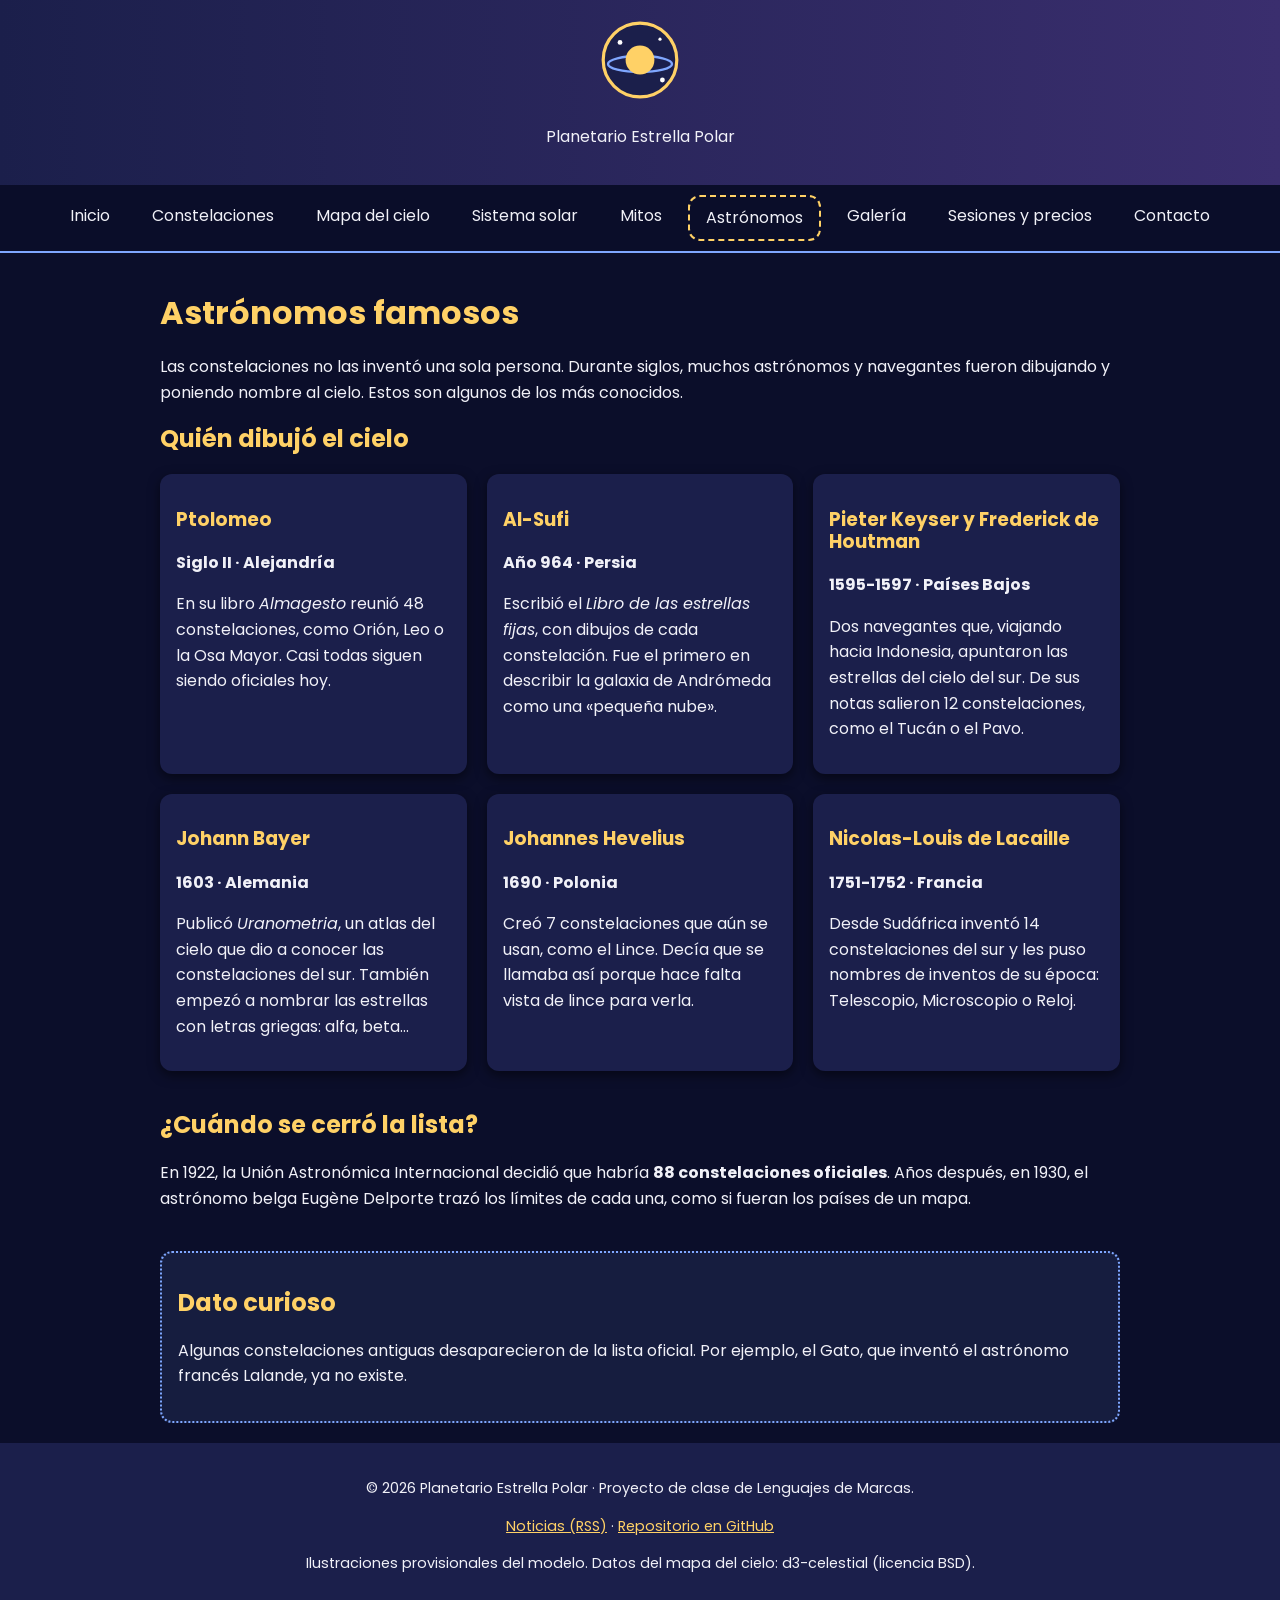
==== astronomos.html @ 6671a3ae "Filtro de constelaciones por estación" ====
<!DOCTYPE html>
<html lang="es">
<head>
  <meta charset="UTF-8">
  <meta name="viewport" content="width=device-width, initial-scale=1.0">
  <meta name="description" content="Astrónomos y navegantes famosos que dibujaron y pusieron nombre a las constelaciones.">
  <title>Astrónomos · Planetario Estrella Polar</title>
  <link rel="icon" href="img/favicon.svg" type="image/svg+xml">
  <link rel="alternate" type="application/rss+xml" title="Noticias del planetario" href="noticias.xml">
  <link href="https://fonts.googleapis.com/css2?family=Poppins:wght@400;700&amp;display=swap" rel="stylesheet">
  <link rel="stylesheet" href="css/estilos.css">
  <script src="js/script.js" defer></script>
</head>
<body>
  <header>
    <img class="logo" src="img/logo.svg" alt="Logotipo del planetario: un planeta amarillo con un anillo azul" width="80" height="80">
    <p>Planetario Estrella Polar</p>
  </header>

  <nav>
    <ul>
      <li><a href="index.html">Inicio</a></li>
      <li><a href="constelaciones.html">Constelaciones</a></li>
      <li><a href="mapa.html">Mapa del cielo</a></li>
      <li><a href="sistema-solar.html">Sistema solar</a></li>
      <li><a href="mitos.html">Mitos</a></li>
      <li><a href="astronomos.html" class="activo">Astrónomos</a></li>
      <li><a href="galeria.html">Galería</a></li>
      <li><a href="sesiones.html">Sesiones y precios</a></li>
      <li><a href="contacto.html">Contacto</a></li>
    </ul>
  </nav>

  <main>
    <h1>Astrónomos famosos</h1>
    <p>Las constelaciones no las inventó una sola persona. Durante siglos, muchos astrónomos y navegantes fueron dibujando y poniendo nombre al cielo. Estos son algunos de los más conocidos.</p>

    <section>
      <h2>Quién dibujó el cielo</h2>
      <div class="tarjetas">
        <article class="tarjeta">
          <h3>Ptolomeo</h3>
          <p><strong>Siglo II · Alejandría</strong></p>
          <p>En su libro <em>Almagesto</em> reunió 48 constelaciones, como Orión, Leo o la Osa Mayor. Casi todas siguen siendo oficiales hoy.</p>
        </article>
        <article class="tarjeta">
          <h3>Al-Sufi</h3>
          <p><strong>Año 964 · Persia</strong></p>
          <p>Escribió el <em>Libro de las estrellas fijas</em>, con dibujos de cada constelación. Fue el primero en describir la galaxia de Andrómeda como una «pequeña nube».</p>
        </article>
        <article class="tarjeta">
          <h3>Pieter Keyser y Frederick de Houtman</h3>
          <p><strong>1595-1597 · Países Bajos</strong></p>
          <p>Dos navegantes que, viajando hacia Indonesia, apuntaron las estrellas del cielo del sur. De sus notas salieron 12 constelaciones, como el Tucán o el Pavo.</p>
        </article>
        <article class="tarjeta">
          <h3>Johann Bayer</h3>
          <p><strong>1603 · Alemania</strong></p>
          <p>Publicó <em>Uranometria</em>, un atlas del cielo que dio a conocer las constelaciones del sur. También empezó a nombrar las estrellas con letras griegas: alfa, beta…</p>
        </article>
        <article class="tarjeta">
          <h3>Johannes Hevelius</h3>
          <p><strong>1690 · Polonia</strong></p>
          <p>Creó 7 constelaciones que aún se usan, como el Lince. Decía que se llamaba así porque hace falta vista de lince para verla.</p>
        </article>
        <article class="tarjeta">
          <h3>Nicolas-Louis de Lacaille</h3>
          <p><strong>1751-1752 · Francia</strong></p>
          <p>Desde Sudáfrica inventó 14 constelaciones del sur y les puso nombres de inventos de su época: Telescopio, Microscopio o Reloj.</p>
        </article>
      </div>
    </section>

    <section>
      <h2>¿Cuándo se cerró la lista?</h2>
      <p>En 1922, la Unión Astronómica Internacional decidió que habría <strong>88 constelaciones oficiales</strong>. Años después, en 1930, el astrónomo belga Eugène Delporte trazó los límites de cada una, como si fueran los países de un mapa.</p>
    </section>

    <aside class="dato-curioso">
      <h2>Dato curioso</h2>
      <p>Algunas constelaciones antiguas desaparecieron de la lista oficial. Por ejemplo, el Gato, que inventó el astrónomo francés Lalande, ya no existe.</p>
    </aside>
  </main>

  <footer>
    <p>&copy; 2026 Planetario Estrella Polar · Proyecto de clase de Lenguajes de Marcas.</p>
    <p>
      <a href="noticias.xml">Noticias (RSS)</a> ·
      <a href="https://github.com/kiravsl2018/planetario-modelo" target="_blank" rel="noopener">Repositorio en GitHub</a>
    </p>
    <p>Ilustraciones provisionales del modelo. Datos del mapa del cielo: d3-celestial (licencia BSD).</p>
  </footer>
</body>
</html>
---- css/estilos.css ----
/* =========================================
   Hoja de estilos del Planetario Estrella Polar
   ========================================= */

/* 1. Variables: los colores y medidas que se repiten */
:root {
  --color-fondo: #0b0e2a;
  --color-fondo-claro: #1b1f4b;
  --color-texto: #f1f1f8;
  --color-principal: #ffd166;
  --color-secundario: #7fa7ff;
  --radio: 12px;
}

/* 2. Modelo de caja: el ancho incluye padding y borde */
* {
  box-sizing: border-box;
}

/* 3. Estilos generales */
body {
  margin: 0;
  font-family: 'Poppins', system-ui, Arial, sans-serif;
  background-color: var(--color-fondo);
  color: var(--color-texto);
  line-height: 1.6;
}

img {
  max-width: 100%;
  height: auto;
}

a {
  color: var(--color-principal);
}

h1,
h2,
h3 {
  color: var(--color-principal);
  line-height: 1.2;
}

/* 4. Cabecera */
header {
  background: linear-gradient(to right, #1b1f4b, #3a2e6e);
  padding: 20px;
  text-align: center;
}

.logo {
  width: 80px;
  animation: flotar 4s ease-in-out infinite;
}

/* 5. Barra de navegación: Flexbox + sticky */
nav {
  position: sticky;
  top: 0;
  z-index: 10;
  background-color: rgba(11, 14, 42, 0.9);
  border-bottom: 2px solid var(--color-secundario);
}

nav ul {
  display: flex;
  justify-content: center;
  flex-wrap: wrap;
  gap: 10px;
  list-style: none;
  margin: 0;
  padding: 10px;
}

nav a {
  display: block;
  padding: 8px 16px;
  color: var(--color-texto);
  text-decoration: none;
  border-radius: var(--radio);
  transition: background-color 0.3s, color 0.3s;
}

nav a:hover {
  background-color: var(--color-principal);
  color: var(--color-fondo);
}

/* Página en la que estás */
nav a.activo {
  border: 2px dashed var(--color-principal);
}

/* Foco visible al navegar con el teclado (Tab) */
a:focus,
input:focus,
select:focus,
textarea:focus,
button:focus {
  outline: 3px solid var(--color-secundario);
}

/* 6. Contenido principal */
main {
  max-width: 1000px;
  margin: 0 auto;
  padding: 20px;
}

section {
  margin-bottom: 40px;
}

/* Portada: el fondo de estrellas se queda quieto al hacer scroll */
.inicio {
  background-image: url("../img/cielo.webp");
  background-size: cover;
  background-attachment: fixed;
}

/* La cúpula del planetario: solo se redondean las esquinas de arriba */
.cupula {
  background-image: url("../img/cielo.webp");
  background-size: cover;
  padding: 80px 20px 40px;
  border-radius: 300px 300px 0 0;
  border-bottom: 8px solid var(--color-secundario);
  box-shadow: 0 0 40px rgba(127, 167, 255, 0.4);
  text-align: center;
}

/* Programa de hoy con aspecto de entrada de cine */
.entrada {
  background-color: rgba(27, 31, 75, 0.8);
  border: 2px dashed var(--color-principal);
  border-radius: var(--radio);
  padding: 16px 24px;
}

.estrella {
  animation: brillar 2s ease-in-out infinite;
}

/* Misma animación, pero cada estrella a su ritmo */
.lenta {
  animation-duration: 3.5s;
}

.rapida {
  animation-duration: 1.2s;
}

/* El título de la cúpula brilla un poco */
.cupula h1 {
  text-shadow: 0 0 12px rgba(255, 209, 102, 0.7);
}

.boton {
  display: inline-block;
  padding: 10px 24px;
  background-color: var(--color-principal);
  color: var(--color-fondo);
  text-decoration: none;
  font-weight: bold;
  border-radius: var(--radio);
  transition: background-color 0.3s, color 0.3s;
}

/* Al pasar el ratón, el botón cambia de color poco a poco */
.boton:hover,
button:hover {
  background-color: var(--color-secundario);
  color: var(--color-texto);
}

/* 7. Tarjetas de constelaciones: Grid */
.tarjetas {
  display: grid;
  grid-template-columns: repeat(3, 1fr);
  gap: 20px;
}

.tarjeta {
  position: relative;
  background-color: var(--color-fondo-claro);
  padding: 16px;
  border-radius: var(--radio);
  box-shadow: 0 4px 12px rgba(0, 0, 0, 0.5);
  transition: transform 0.3s, box-shadow 0.3s;
}

.tarjeta:hover {
  transform: translateY(-6px);
  box-shadow: 0 8px 20px rgba(127, 167, 255, 0.4);
}

.tarjeta img {
  border-radius: var(--radio);
  transition: transform 0.3s;
}

/* La imagen crece un poco al pasar el ratón por la tarjeta */
.tarjeta:hover img {
  transform: scale(1.05);
}

/* Mitos: imagen a la izquierda y texto a la derecha (Flexbox) */
.mito {
  display: flex;
  align-items: center;
  gap: 20px;
  margin-bottom: 24px;
  padding: 16px;
  background-color: var(--color-fondo-claro);
  border-radius: var(--radio);
}

.mito img {
  width: 40%;
  border-radius: var(--radio);
}

/* Galería de imágenes (Grid) */
.galeria {
  display: grid;
  grid-template-columns: repeat(3, 1fr);
  gap: 16px;
}

figure {
  margin: 0;
  background-color: var(--color-fondo-claro);
  padding: 10px;
  border-radius: var(--radio);
  box-shadow: 0 4px 12px rgba(0, 0, 0, 0.5);
}

figure img {
  border-radius: var(--radio);
}

figcaption {
  text-align: center;
  font-size: 0.9rem;
  margin-top: 6px;
}

/* Etiqueta "Nuevo" encima de la tarjeta */
.etiqueta {
  position: absolute;
  top: 10px;
  right: 10px;
  background-color: var(--color-principal);
  color: var(--color-fondo);
  padding: 2px 10px;
  border-radius: var(--radio);
  font-size: 0.8rem;
  font-weight: bold;
}

/* Caja de dato curioso */
.dato-curioso {
  border: 2px dotted var(--color-secundario);
  border-radius: var(--radio);
  padding: 16px;
  background-color: rgba(127, 167, 255, 0.1);
}

/* Vídeo e iframe */
video,
iframe {
  width: 100%;
  border-radius: var(--radio);
}

iframe {
  height: 400px;
  border: 0;
}

/* Mapa del cielo */
.mapa {
  text-align: center;
}

.mapa img {
  border-radius: 50%;
  box-shadow: 0 0 30px rgba(127, 167, 255, 0.4);
}

/* Leyenda del mapa: cada estación lleva un borde izquierdo de su color */
.leyenda {
  display: flex;
  flex-wrap: wrap;
  gap: 10px;
  list-style: none;
  padding: 0;
}

.leyenda li {
  padding: 6px 12px;
  border-radius: 6px;
  background-color: var(--color-fondo-claro);
}

.todo-el-ano { border-left: 8px solid #ffffff; }
.invierno { border-left: 8px solid #7fa7ff; }
.primavera { border-left: 8px solid #7ee08a; }
.verano { border-left: 8px solid #ff9f6b; }
.otono { border-left: 8px solid #ffd166; }

/* JavaScript: botones de filtro de constelaciones */
.filtros {
  display: flex;
  flex-wrap: wrap;
  gap: 8px;
  margin-bottom: 20px;
}

/* El JS pone esta clase a las tarjetas que no coinciden con el filtro */
.oculta {
  display: none;
}

/* JavaScript: "Apagar las luces". El JS pone la clase apagada en el body */
header,
nav,
main section,
aside,
footer {
  transition: opacity 0.6s;
}

.apagada header,
.apagada nav,
.apagada main section,
.apagada aside,
.apagada footer {
  opacity: 0.15;
}

/* La cúpula sigue encendida y brilla más */
.apagada .cupula {
  opacity: 1;
  box-shadow: 0 0 80px rgba(255, 209, 102, 0.5);
}

#boton-dato {
  margin-top: 10px;
}

/* 8. Tabla de horarios */
table {
  width: 100%;
  border-collapse: collapse;
}

caption {
  font-weight: bold;
  margin-bottom: 10px;
}

th,
td {
  border: 1px solid var(--color-secundario);
  padding: 10px;
  text-align: left;
}

/* La fila se ilumina al pasar el ratón */
tbody tr:hover {
  background-color: rgba(127, 167, 255, 0.2);
}

th {
  background-color: var(--color-fondo-claro);
  color: var(--color-principal);
}

/* 9. Formulario */
form {
  background-color: var(--color-fondo-claro);
  padding: 20px;
  border-radius: var(--radio);
}

fieldset {
  border: 1px solid var(--color-secundario);
  border-radius: var(--radio);
  margin-bottom: 16px;
}

label {
  display: block;
  margin-top: 10px;
}

/* Los radio y el checkbox van en la misma línea que su texto */
.opcion {
  display: inline;
  margin-right: 16px;
}

/* La clase "campo" está en las cajas de texto, el select y el textarea */
.campo {
  width: 100%;
  padding: 8px;
  font-family: inherit;
  border-radius: 6px;
  border: 1px solid #999999;
}

button {
  padding: 10px 24px;
  background-color: var(--color-principal);
  color: var(--color-fondo);
  font-family: inherit;
  font-weight: bold;
  border: none;
  border-radius: var(--radio);
  cursor: pointer;
  transition: background-color 0.3s, color 0.3s;
}

/* 10. Pie de página */
footer {
  background-color: var(--color-fondo-claro);
  text-align: center;
  padding: 20px;
  font-size: 0.9rem;
}

/* 11. Animaciones */
@keyframes brillar {
  0% { opacity: 1; }
  50% { opacity: 0.3; }
  100% { opacity: 1; }
}

@keyframes flotar {
  0% { transform: translateY(0); }
  50% { transform: translateY(-8px); }
  100% { transform: translateY(0); }
}

/* 12. Responsive: tablet */
@media (max-width: 800px) {
  .tarjetas,
  .galeria {
    grid-template-columns: repeat(2, 1fr);
  }
}

/* Responsive: móvil */
@media (max-width: 500px) {
  .tarjetas,
  .galeria {
    grid-template-columns: 1fr;
  }

  /* Menú: los enlaces siguen en fila pero más pequeños */
  nav ul {
    gap: 4px;
    padding: 6px;
  }

  nav a {
    padding: 4px 8px;
    font-size: 0.85rem;
  }

  /* Logo y títulos más pequeños */
  .logo {
    width: 56px;
  }

  h1 {
    font-size: 1.6rem;
  }

  /* En los mitos, la imagen pasa arriba del texto */
  .mito {
    flex-direction: column;
  }

  .mito img {
    width: 100%;
  }

  iframe {
    height: 220px;
  }

  .cupula {
    padding: 50px 10px 30px;
    border-radius: 150px 150px 0 0;
  }

  /* La tabla se hace más compacta para que quepa en 360 px */
  th,
  td {
    padding: 4px;
    font-size: 0.8rem;
  }

  main {
    padding: 10px;
  }
}

/* Pantallas grandes: el contenido puede ser un poco más ancho */
@media (min-width: 1300px) {
  main {
    max-width: 1150px;
  }
}

/* 13. Noticias: noticias.xml también usa esta hoja de estilos.
   Sus etiquetas (rss, channel, item...) no existen en HTML,
   así que estas reglas no afectan a las páginas. */
rss {
  display: block;
  max-width: 800px;
  margin: 0 auto;
  padding: 20px;
  font-family: 'Poppins', system-ui, Arial, sans-serif;
  background-color: var(--color-fondo);
  color: var(--color-texto);
}

channel,
item,
description,
pubDate {
  display: block;
}

channel title {
  display: block;
  font-size: 2rem;
  font-weight: bold;
  color: var(--color-principal);
}

item {
  margin-top: 20px;
  padding: 16px;
  border: 2px dotted var(--color-secundario);
  border-radius: var(--radio);
}

item title {
  font-size: 1.2rem;
}

pubDate {
  font-size: 0.8rem;
  color: var(--color-secundario);
}

link,
language {
  display: none;
}
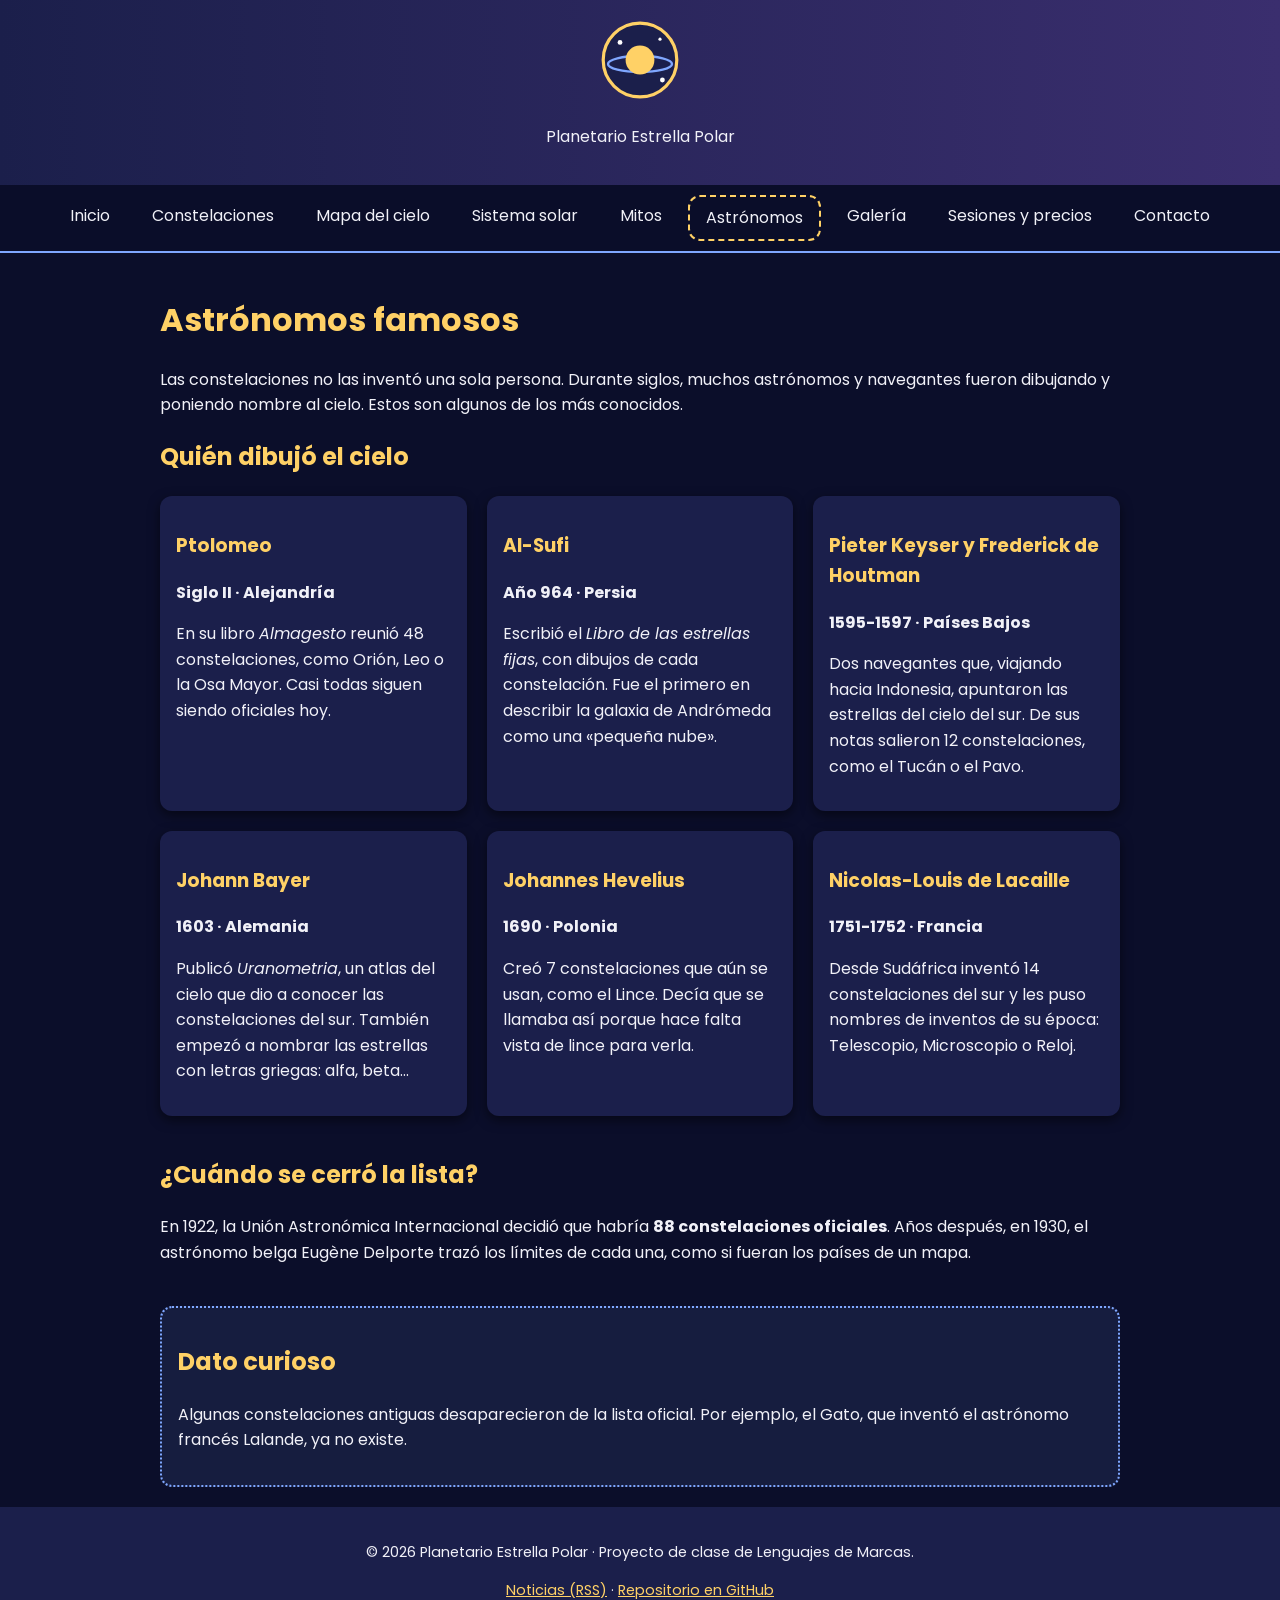
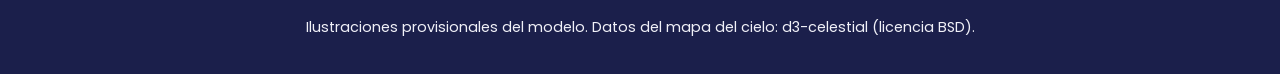
==== commit 00755448: "Simplifico la hoja de estilos" ====
--- a/astronomos.html
+++ b/astronomos.html
@@ -8,8 +8,8 @@
   <link rel="icon" href="img/favicon.svg" type="image/svg+xml">
   <link rel="alternate" type="application/rss+xml" title="Noticias del planetario" href="noticias.xml">
   <link href="https://fonts.googleapis.com/css2?family=Poppins:wght@400;700&amp;display=swap" rel="stylesheet">
-  <link rel="stylesheet" href="css/estilos.css">
-  <script src="js/script.js" defer></script>
+  <link rel="stylesheet" href="css/estilos.css?v=3">
+  <script src="js/script.js?v=2" defer></script>
 </head>
 <body>
   <header>
--- a/css/estilos.css
+++ b/css/estilos.css
@@ -1,8 +1,5 @@
-/* =========================================
-   Hoja de estilos del Planetario Estrella Polar
-   ========================================= */
-
-/* 1. Variables: los colores y medidas que se repiten */
+/* Estilos del Planetario Estrella Polar */
+
 :root {
   --color-fondo: #0b0e2a;
   --color-fondo-claro: #1b1f4b;
@@ -12,12 +9,10 @@
   --radio: 12px;
 }
 
-/* 2. Modelo de caja: el ancho incluye padding y borde */
 * {
   box-sizing: border-box;
 }
 
-/* 3. Estilos generales */
 body {
   margin: 0;
   font-family: 'Poppins', system-ui, Arial, sans-serif;
@@ -31,6 +26,10 @@
   height: auto;
 }
 
+main img {
+  border-radius: var(--radio);
+}
+
 a {
   color: var(--color-principal);
 }
@@ -39,12 +38,12 @@
 h2,
 h3 {
   color: var(--color-principal);
-  line-height: 1.2;
-}
-
-/* 4. Cabecera */
+}
+
+/* cabecera */
 header {
-  background: linear-gradient(to right, #1b1f4b, #3a2e6e);
+  background-color: #1b1f4b;
+  background-image: linear-gradient(to right, #1b1f4b, #3a2e6e);
   padding: 20px;
   text-align: center;
 }
@@ -54,7 +53,7 @@
   animation: flotar 4s ease-in-out infinite;
 }
 
-/* 5. Barra de navegación: Flexbox + sticky */
+/* menú */
 nav {
   position: sticky;
   top: 0;
@@ -87,21 +86,19 @@
   color: var(--color-fondo);
 }
 
-/* Página en la que estás */
 nav a.activo {
   border: 2px dashed var(--color-principal);
 }
 
-/* Foco visible al navegar con el teclado (Tab) */
 a:focus,
 input:focus,
 select:focus,
 textarea:focus,
 button:focus {
   outline: 3px solid var(--color-secundario);
-}
-
-/* 6. Contenido principal */
+  outline-offset: 2px;
+}
+
 main {
   max-width: 1000px;
   margin: 0 auto;
@@ -112,14 +109,7 @@
   margin-bottom: 40px;
 }
 
-/* Portada: el fondo de estrellas se queda quieto al hacer scroll */
-.inicio {
-  background-image: url("../img/cielo.webp");
-  background-size: cover;
-  background-attachment: fixed;
-}
-
-/* La cúpula del planetario: solo se redondean las esquinas de arriba */
+/* portada */
 .cupula {
   background-image: url("../img/cielo.webp");
   background-size: cover;
@@ -130,7 +120,15 @@
   text-align: center;
 }
 
-/* Programa de hoy con aspecto de entrada de cine */
+/* sombra para que el título se lea encima de la foto */
+.cupula h1 {
+  text-shadow: 0 1px 4px rgba(0, 0, 0, 0.8);
+}
+
+.estrella {
+  animation: brillar 2s ease-in-out infinite;
+}
+
 .entrada {
   background-color: rgba(27, 31, 75, 0.8);
   border: 2px dashed var(--color-principal);
@@ -138,43 +136,29 @@
   padding: 16px 24px;
 }
 
-.estrella {
-  animation: brillar 2s ease-in-out infinite;
-}
-
-/* Misma animación, pero cada estrella a su ritmo */
-.lenta {
-  animation-duration: 3.5s;
-}
-
-.rapida {
-  animation-duration: 1.2s;
-}
-
-/* El título de la cúpula brilla un poco */
-.cupula h1 {
-  text-shadow: 0 0 12px rgba(255, 209, 102, 0.7);
-}
-
-.boton {
+/* botones */
+.boton,
+button {
   display: inline-block;
   padding: 10px 24px;
   background-color: var(--color-principal);
   color: var(--color-fondo);
+  font-family: inherit;
+  font-size: 1rem;
+  font-weight: bold;
   text-decoration: none;
-  font-weight: bold;
-  border-radius: var(--radio);
-  transition: background-color 0.3s, color 0.3s;
-}
-
-/* Al pasar el ratón, el botón cambia de color poco a poco */
+  border: none;
+  border-radius: var(--radio);
+  cursor: pointer;
+  transition: background-color 0.3s;
+}
+
 .boton:hover,
 button:hover {
   background-color: var(--color-secundario);
-  color: var(--color-texto);
-}
-
-/* 7. Tarjetas de constelaciones: Grid */
+}
+
+/* tarjetas */
 .tarjetas {
   display: grid;
   grid-template-columns: repeat(3, 1fr);
@@ -187,66 +171,14 @@
   padding: 16px;
   border-radius: var(--radio);
   box-shadow: 0 4px 12px rgba(0, 0, 0, 0.5);
-  transition: transform 0.3s, box-shadow 0.3s;
+  transition: transform 0.3s;
 }
 
 .tarjeta:hover {
   transform: translateY(-6px);
-  box-shadow: 0 8px 20px rgba(127, 167, 255, 0.4);
-}
-
-.tarjeta img {
-  border-radius: var(--radio);
-  transition: transform 0.3s;
-}
-
-/* La imagen crece un poco al pasar el ratón por la tarjeta */
-.tarjeta:hover img {
-  transform: scale(1.05);
-}
-
-/* Mitos: imagen a la izquierda y texto a la derecha (Flexbox) */
-.mito {
-  display: flex;
-  align-items: center;
-  gap: 20px;
-  margin-bottom: 24px;
-  padding: 16px;
-  background-color: var(--color-fondo-claro);
-  border-radius: var(--radio);
-}
-
-.mito img {
-  width: 40%;
-  border-radius: var(--radio);
-}
-
-/* Galería de imágenes (Grid) */
-.galeria {
-  display: grid;
-  grid-template-columns: repeat(3, 1fr);
-  gap: 16px;
-}
-
-figure {
-  margin: 0;
-  background-color: var(--color-fondo-claro);
-  padding: 10px;
-  border-radius: var(--radio);
-  box-shadow: 0 4px 12px rgba(0, 0, 0, 0.5);
-}
-
-figure img {
-  border-radius: var(--radio);
-}
-
-figcaption {
-  text-align: center;
-  font-size: 0.9rem;
-  margin-top: 6px;
-}
-
-/* Etiqueta "Nuevo" encima de la tarjeta */
+}
+
+/* la tarjeta tiene position: relative, así la etiqueta se coloca dentro de ella */
 .etiqueta {
   position: absolute;
   top: 10px;
@@ -259,7 +191,40 @@
   font-weight: bold;
 }
 
-/* Caja de dato curioso */
+/* mitos */
+.mito {
+  display: flex;
+  align-items: center;
+  gap: 20px;
+  margin-bottom: 24px;
+  padding: 16px;
+  background-color: var(--color-fondo-claro);
+  border-radius: var(--radio);
+}
+
+.mito img {
+  width: 40%;
+}
+
+/* galería */
+.galeria {
+  display: grid;
+  grid-template-columns: repeat(3, 1fr);
+  gap: 16px;
+}
+
+figure {
+  margin: 0;
+  background-color: var(--color-fondo-claro);
+  padding: 10px;
+  border-radius: var(--radio);
+}
+
+figcaption {
+  text-align: center;
+  font-size: 0.9rem;
+}
+
 .dato-curioso {
   border: 2px dotted var(--color-secundario);
   border-radius: var(--radio);
@@ -267,7 +232,6 @@
   background-color: rgba(127, 167, 255, 0.1);
 }
 
-/* Vídeo e iframe */
 video,
 iframe {
   width: 100%;
@@ -279,17 +243,15 @@
   border: 0;
 }
 
-/* Mapa del cielo */
+/* mapa del cielo */
 .mapa {
   text-align: center;
 }
 
 .mapa img {
   border-radius: 50%;
-  box-shadow: 0 0 30px rgba(127, 167, 255, 0.4);
-}
-
-/* Leyenda del mapa: cada estación lleva un borde izquierdo de su color */
+}
+
 .leyenda {
   display: flex;
   flex-wrap: wrap;
@@ -310,7 +272,7 @@
 .verano { border-left: 8px solid #ff9f6b; }
 .otono { border-left: 8px solid #ffd166; }
 
-/* JavaScript: botones de filtro de constelaciones */
+/* clases que pone el JavaScript */
 .filtros {
   display: flex;
   flex-wrap: wrap;
@@ -318,39 +280,23 @@
   margin-bottom: 20px;
 }
 
-/* El JS pone esta clase a las tarjetas que no coinciden con el filtro */
 .oculta {
   display: none;
 }
 
-/* JavaScript: "Apagar las luces". El JS pone la clase apagada en el body */
-header,
-nav,
-main section,
-aside,
-footer {
-  transition: opacity 0.6s;
-}
-
 .apagada header,
 .apagada nav,
-.apagada main section,
+.apagada section,
 .apagada aside,
 .apagada footer {
   opacity: 0.15;
 }
 
-/* La cúpula sigue encendida y brilla más */
 .apagada .cupula {
   opacity: 1;
-  box-shadow: 0 0 80px rgba(255, 209, 102, 0.5);
-}
-
-#boton-dato {
-  margin-top: 10px;
-}
-
-/* 8. Tabla de horarios */
+}
+
+/* tablas */
 table {
   width: 100%;
   border-collapse: collapse;
@@ -368,17 +314,12 @@
   text-align: left;
 }
 
-/* La fila se ilumina al pasar el ratón */
-tbody tr:hover {
-  background-color: rgba(127, 167, 255, 0.2);
-}
-
 th {
   background-color: var(--color-fondo-claro);
   color: var(--color-principal);
 }
 
-/* 9. Formulario */
+/* formulario */
 form {
   background-color: var(--color-fondo-claro);
   padding: 20px;
@@ -396,34 +337,20 @@
   margin-top: 10px;
 }
 
-/* Los radio y el checkbox van en la misma línea que su texto */
+/* radio y checkbox en la misma línea que su texto */
 .opcion {
   display: inline;
   margin-right: 16px;
 }
 
-/* La clase "campo" está en las cajas de texto, el select y el textarea */
 .campo {
   width: 100%;
   padding: 8px;
   font-family: inherit;
+  border: 1px solid #999999;
   border-radius: 6px;
-  border: 1px solid #999999;
-}
-
-button {
-  padding: 10px 24px;
-  background-color: var(--color-principal);
-  color: var(--color-fondo);
-  font-family: inherit;
-  font-weight: bold;
-  border: none;
-  border-radius: var(--radio);
-  cursor: pointer;
-  transition: background-color 0.3s, color 0.3s;
-}
-
-/* 10. Pie de página */
+}
+
 footer {
   background-color: var(--color-fondo-claro);
   text-align: center;
@@ -431,7 +358,7 @@
   font-size: 0.9rem;
 }
 
-/* 11. Animaciones */
+/* animaciones */
 @keyframes brillar {
   0% { opacity: 1; }
   50% { opacity: 0.3; }
@@ -444,7 +371,7 @@
   100% { transform: translateY(0); }
 }
 
-/* 12. Responsive: tablet */
+/* tablet */
 @media (max-width: 800px) {
   .tarjetas,
   .galeria {
@@ -452,14 +379,17 @@
   }
 }
 
-/* Responsive: móvil */
+/* móvil */
 @media (max-width: 500px) {
   .tarjetas,
   .galeria {
     grid-template-columns: 1fr;
   }
 
-  /* Menú: los enlaces siguen en fila pero más pequeños */
+  main {
+    padding: 10px;
+  }
+
   nav ul {
     gap: 4px;
     padding: 6px;
@@ -470,26 +400,8 @@
     font-size: 0.85rem;
   }
 
-  /* Logo y títulos más pequeños */
-  .logo {
-    width: 56px;
-  }
-
   h1 {
     font-size: 1.6rem;
-  }
-
-  /* En los mitos, la imagen pasa arriba del texto */
-  .mito {
-    flex-direction: column;
-  }
-
-  .mito img {
-    width: 100%;
-  }
-
-  iframe {
-    height: 220px;
   }
 
   .cupula {
@@ -497,69 +409,29 @@
     border-radius: 150px 150px 0 0;
   }
 
-  /* La tabla se hace más compacta para que quepa en 360 px */
+  .mito {
+    flex-direction: column;
+  }
+
+  .mito img {
+    width: 100%;
+  }
+
+  iframe {
+    height: 220px;
+  }
+
   th,
   td {
     padding: 4px;
     font-size: 0.8rem;
   }
-
-  main {
-    padding: 10px;
-  }
-}
-
-/* Pantallas grandes: el contenido puede ser un poco más ancho */
-@media (min-width: 1300px) {
-  main {
-    max-width: 1150px;
-  }
-}
-
-/* 13. Noticias: noticias.xml también usa esta hoja de estilos.
-   Sus etiquetas (rss, channel, item...) no existen en HTML,
-   así que estas reglas no afectan a las páginas. */
-rss {
-  display: block;
-  max-width: 800px;
-  margin: 0 auto;
-  padding: 20px;
-  font-family: 'Poppins', system-ui, Arial, sans-serif;
-  background-color: var(--color-fondo);
-  color: var(--color-texto);
-}
-
-channel,
-item,
-description,
-pubDate {
-  display: block;
-}
-
-channel title {
-  display: block;
-  font-size: 2rem;
-  font-weight: bold;
-  color: var(--color-principal);
-}
-
-item {
-  margin-top: 20px;
-  padding: 16px;
-  border: 2px dotted var(--color-secundario);
-  border-radius: var(--radio);
-}
-
-item title {
-  font-size: 1.2rem;
-}
-
-pubDate {
-  font-size: 0.8rem;
-  color: var(--color-secundario);
-}
-
-link,
-language {
-  display: none;
-}
+}
+
+/* quien tiene activado "reducir movimiento" no ve las animaciones */
+@media (prefers-reduced-motion: reduce) {
+  .logo,
+  .estrella {
+    animation: none;
+  }
+}
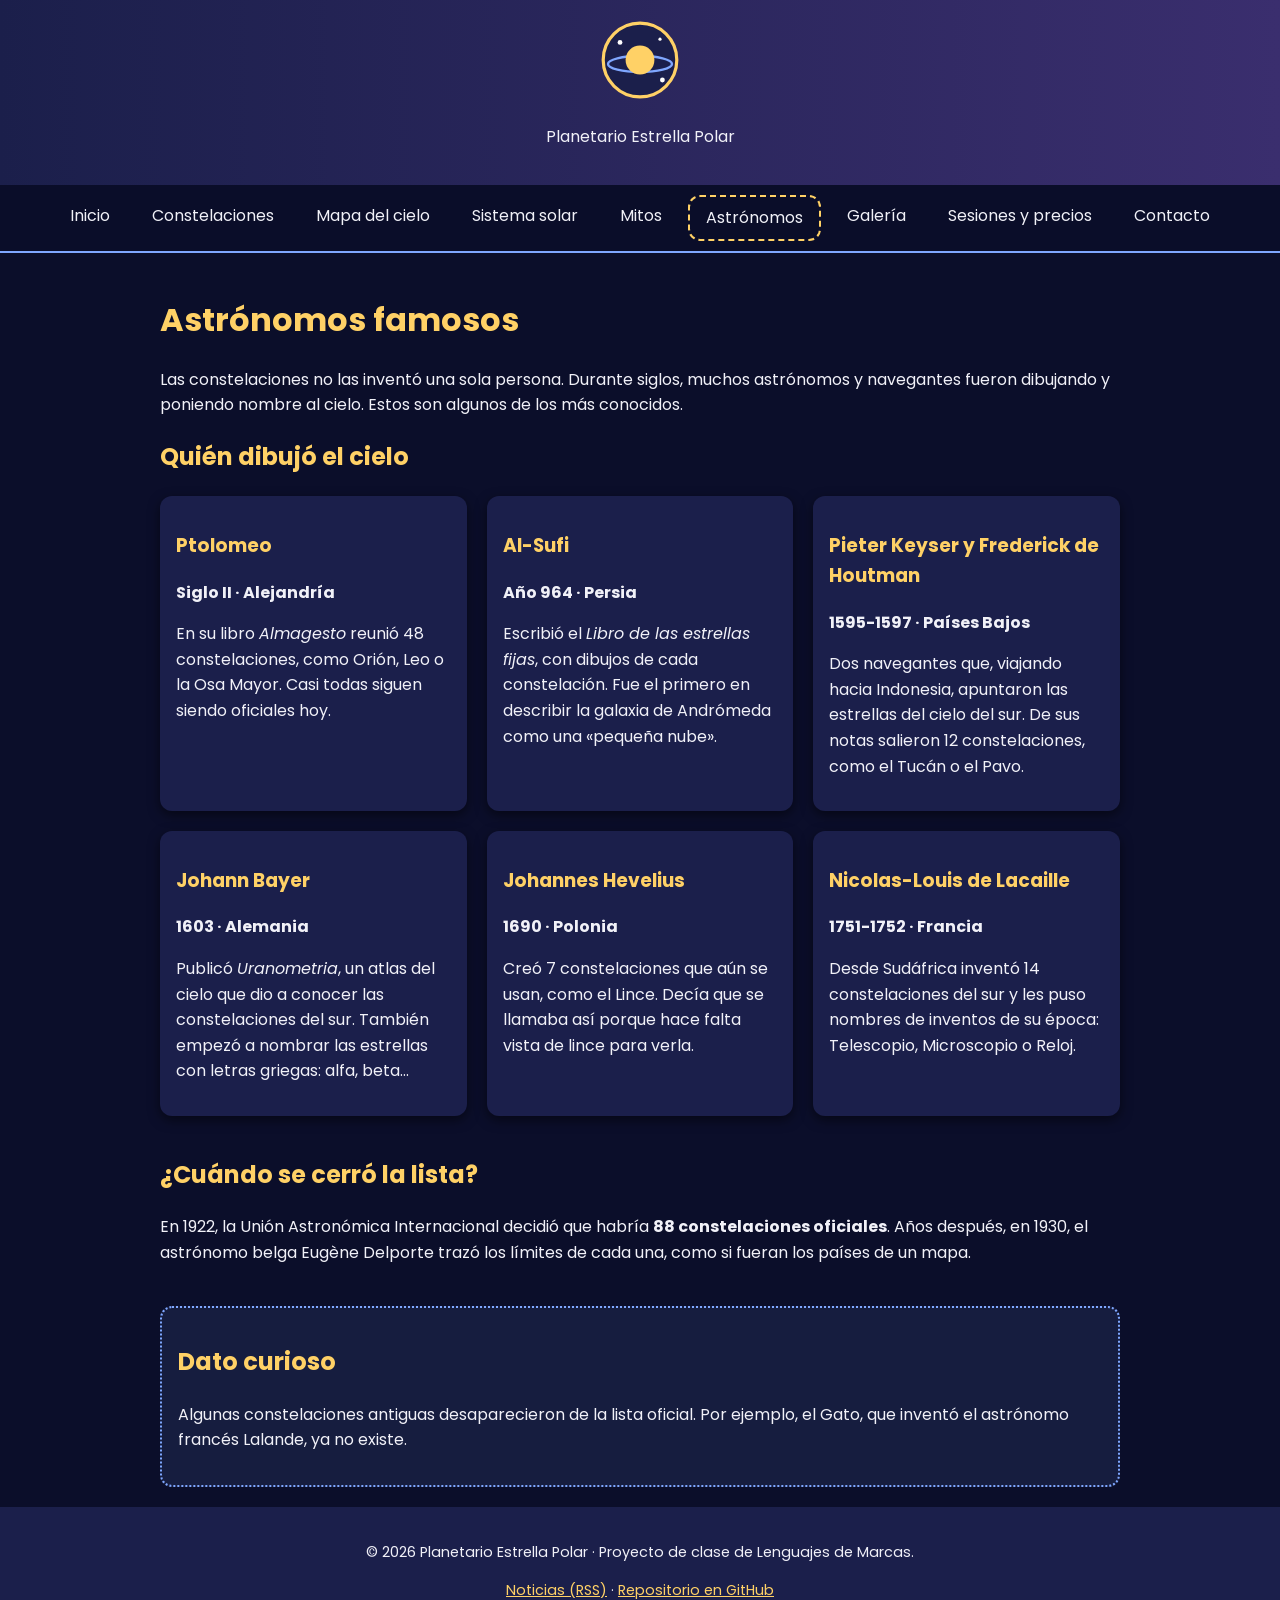
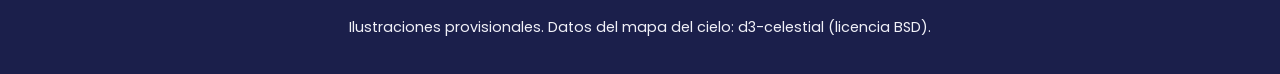
==== commit d52922c0: "Cambio el nombre del repo y arreglo los enlaces" ====
--- a/astronomos.html
+++ b/astronomos.html
@@ -86,9 +86,9 @@
     <p>&copy; 2026 Planetario Estrella Polar · Proyecto de clase de Lenguajes de Marcas.</p>
     <p>
       <a href="noticias.xml">Noticias (RSS)</a> ·
-      <a href="https://github.com/kiravsl2018/planetario-modelo" target="_blank" rel="noopener">Repositorio en GitHub</a>
+      <a href="https://github.com/kiravsl2018/planetario-estrella-polar" target="_blank" rel="noopener">Repositorio en GitHub</a>
     </p>
-    <p>Ilustraciones provisionales del modelo. Datos del mapa del cielo: d3-celestial (licencia BSD).</p>
+    <p>Ilustraciones provisionales. Datos del mapa del cielo: d3-celestial (licencia BSD).</p>
   </footer>
 </body>
 </html>
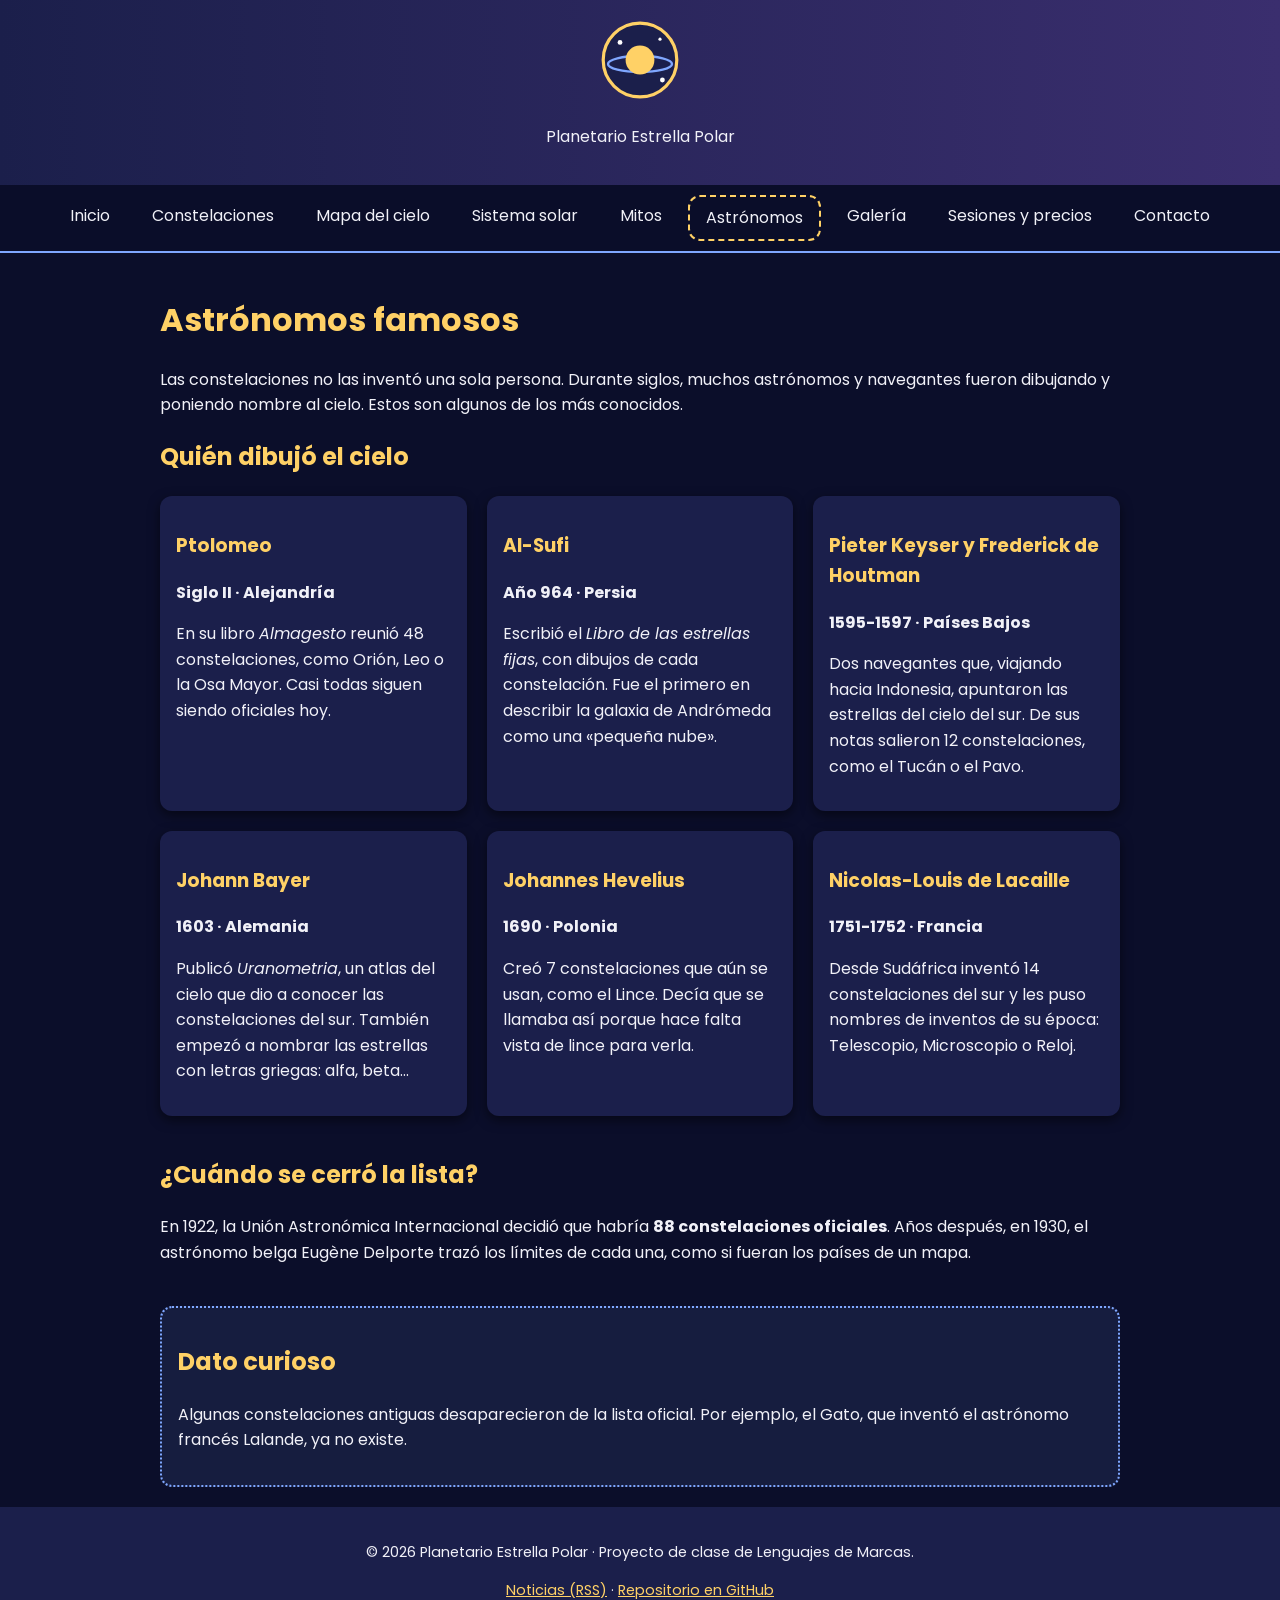
==== commit 91090224: "Cambio los dibujos por fotos reales de Wikimedia y pongo de quién es cada una" ====
--- a/astronomos.html
+++ b/astronomos.html
@@ -88,7 +88,6 @@
       <a href="noticias.xml">Noticias (RSS)</a> ·
       <a href="https://github.com/kiravsl2018/planetario-estrella-polar" target="_blank" rel="noopener">Repositorio en GitHub</a>
     </p>
-    <p>Ilustraciones provisionales. Datos del mapa del cielo: d3-celestial (licencia BSD).</p>
   </footer>
 </body>
 </html>
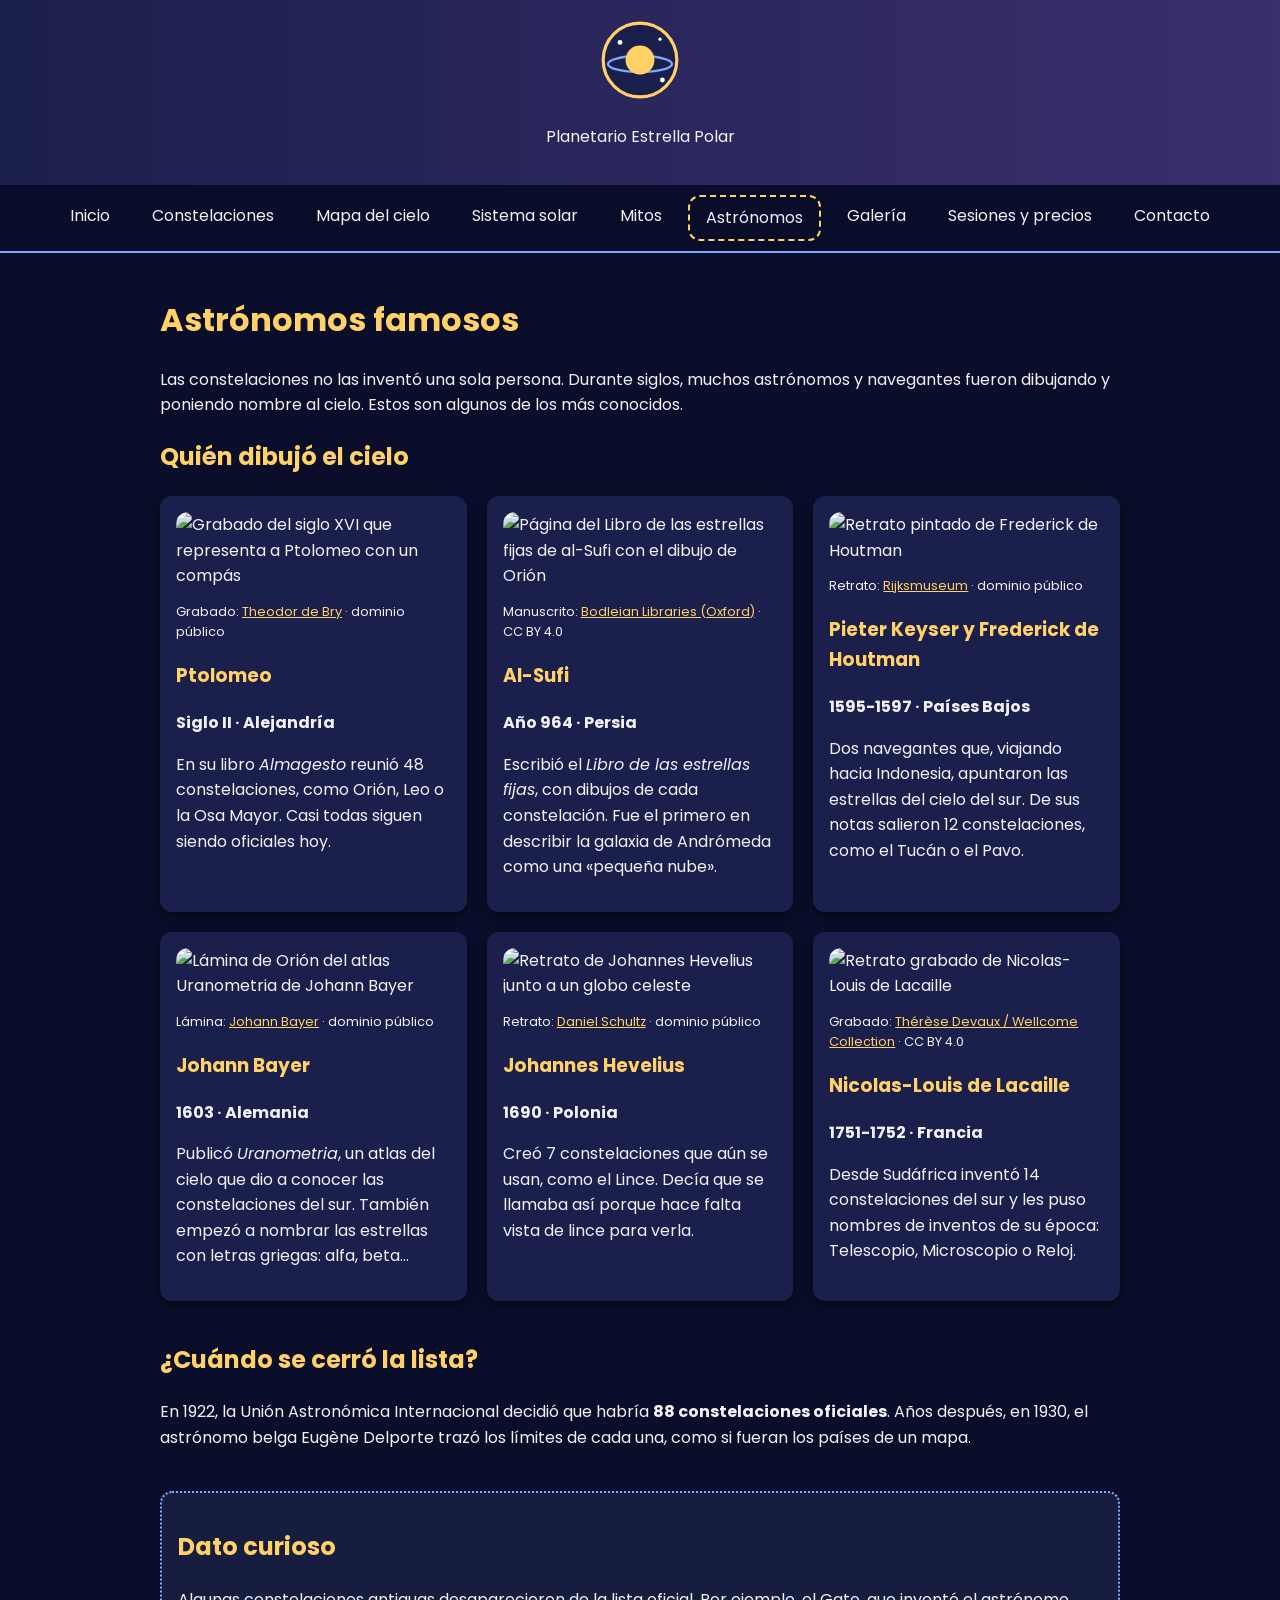
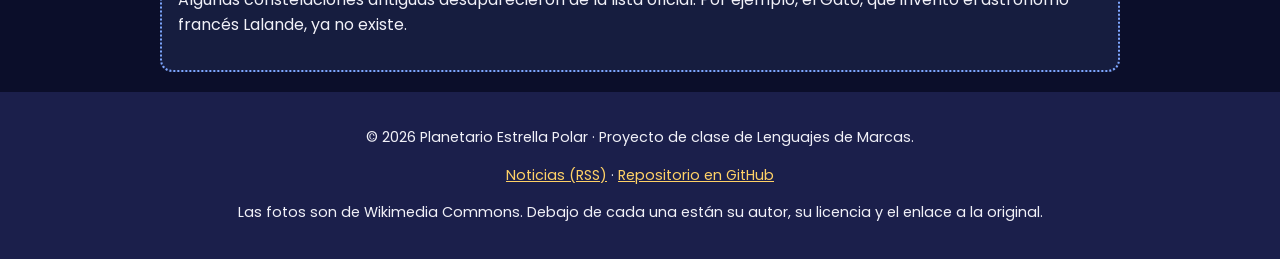
==== commit e316a9b4: "Fotos de los astrónomos, tres más en la galería y el enlace a la original en cada crédito" ====
--- a/astronomos.html
+++ b/astronomos.html
@@ -39,31 +39,43 @@
       <h2>Quién dibujó el cielo</h2>
       <div class="tarjetas">
         <article class="tarjeta">
+          <img src="https://upload.wikimedia.org/wikipedia/commons/thumb/1/16/Ptolemy_16century.jpg/500px-Ptolemy_16century.jpg" alt="Grabado del siglo XVI que representa a Ptolomeo con un compás" width="500" height="651">
+          <p class="credito">Grabado: <a href="https://commons.wikimedia.org/wiki/File:Ptolemy_16century.jpg" target="_blank" rel="noopener">Theodor de Bry</a> · dominio público</p>
           <h3>Ptolomeo</h3>
           <p><strong>Siglo II · Alejandría</strong></p>
           <p>En su libro <em>Almagesto</em> reunió 48 constelaciones, como Orión, Leo o la Osa Mayor. Casi todas siguen siendo oficiales hoy.</p>
         </article>
         <article class="tarjeta">
+          <img src="https://upload.wikimedia.org/wikipedia/commons/thumb/0/04/Book_of_the_Fixed_Stars_Auv0333_Orion.jpg/500px-Book_of_the_Fixed_Stars_Auv0333_Orion.jpg" alt="Página del Libro de las estrellas fijas de al-Sufi con el dibujo de Orión" width="500" height="825">
+          <p class="credito">Manuscrito: <a href="https://commons.wikimedia.org/wiki/File:Book_of_the_Fixed_Stars_Auv0333_Orion.jpg" target="_blank" rel="noopener">Bodleian Libraries (Oxford)</a> · CC BY 4.0</p>
           <h3>Al-Sufi</h3>
           <p><strong>Año 964 · Persia</strong></p>
           <p>Escribió el <em>Libro de las estrellas fijas</em>, con dibujos de cada constelación. Fue el primero en describir la galaxia de Andrómeda como una «pequeña nube».</p>
         </article>
         <article class="tarjeta">
+          <img src="https://upload.wikimedia.org/wikipedia/commons/thumb/1/11/Frederik_Houtman_SK-A-2727.jpg/500px-Frederik_Houtman_SK-A-2727.jpg" alt="Retrato pintado de Frederick de Houtman" width="500" height="557">
+          <p class="credito">Retrato: <a href="https://commons.wikimedia.org/wiki/File:Frederik_Houtman_SK-A-2727.jpg" target="_blank" rel="noopener">Rijksmuseum</a> · dominio público</p>
           <h3>Pieter Keyser y Frederick de Houtman</h3>
           <p><strong>1595-1597 · Países Bajos</strong></p>
           <p>Dos navegantes que, viajando hacia Indonesia, apuntaron las estrellas del cielo del sur. De sus notas salieron 12 constelaciones, como el Tucán o el Pavo.</p>
         </article>
         <article class="tarjeta">
+          <img src="https://upload.wikimedia.org/wikipedia/commons/thumb/4/49/Uranometria_orion.jpg/500px-Uranometria_orion.jpg" alt="Lámina de Orión del atlas Uranometria de Johann Bayer" width="500" height="679">
+          <p class="credito">Lámina: <a href="https://commons.wikimedia.org/wiki/File:Uranometria_orion.jpg" target="_blank" rel="noopener">Johann Bayer</a> · dominio público</p>
           <h3>Johann Bayer</h3>
           <p><strong>1603 · Alemania</strong></p>
           <p>Publicó <em>Uranometria</em>, un atlas del cielo que dio a conocer las constelaciones del sur. También empezó a nombrar las estrellas con letras griegas: alfa, beta…</p>
         </article>
         <article class="tarjeta">
+          <img src="https://upload.wikimedia.org/wikipedia/commons/thumb/c/c0/Daniel_Schultz_the_Younger_-_Johannes_Hevelius%2C_Astronomer_-_WGA21067.jpg/500px-Daniel_Schultz_the_Younger_-_Johannes_Hevelius%2C_Astronomer_-_WGA21067.jpg" alt="Retrato de Johannes Hevelius junto a un globo celeste" width="500" height="629">
+          <p class="credito">Retrato: <a href="https://commons.wikimedia.org/wiki/File:Daniel_Schultz_the_Younger_-_Johannes_Hevelius%2C_Astronomer_-_WGA21067.jpg" target="_blank" rel="noopener">Daniel Schultz</a> · dominio público</p>
           <h3>Johannes Hevelius</h3>
           <p><strong>1690 · Polonia</strong></p>
           <p>Creó 7 constelaciones que aún se usan, como el Lince. Decía que se llamaba así porque hace falta vista de lince para verla.</p>
         </article>
         <article class="tarjeta">
+          <img src="https://upload.wikimedia.org/wikipedia/commons/thumb/c/c9/Nicolas_Louis_de_La_Caille._Line_engraving_by_Th%C3%A9r%C3%A8se_Devaux_Wellcome_V0003289.jpg/500px-Nicolas_Louis_de_La_Caille._Line_engraving_by_Th%C3%A9r%C3%A8se_Devaux_Wellcome_V0003289.jpg" alt="Retrato grabado de Nicolas-Louis de Lacaille" width="500" height="697">
+          <p class="credito">Grabado: <a href="https://commons.wikimedia.org/wiki/File:Nicolas_Louis_de_La_Caille._Line_engraving_by_Th%C3%A9r%C3%A8se_Devaux_Wellcome_V0003289.jpg" target="_blank" rel="noopener">Thérèse Devaux / Wellcome Collection</a> · CC BY 4.0</p>
           <h3>Nicolas-Louis de Lacaille</h3>
           <p><strong>1751-1752 · Francia</strong></p>
           <p>Desde Sudáfrica inventó 14 constelaciones del sur y les puso nombres de inventos de su época: Telescopio, Microscopio o Reloj.</p>
@@ -88,6 +100,7 @@
       <a href="noticias.xml">Noticias (RSS)</a> ·
       <a href="https://github.com/kiravsl2018/planetario-estrella-polar" target="_blank" rel="noopener">Repositorio en GitHub</a>
     </p>
+    <p>Las fotos son de Wikimedia Commons. Debajo de cada una están su autor, su licencia y el enlace a la original.</p>
   </footer>
 </body>
 </html>
--- a/css/estilos.css
+++ b/css/estilos.css
@@ -111,7 +111,7 @@
 
 /* portada */
 .cupula {
-  background-image: url("../img/cielo.webp");
+  background-image: url("https://upload.wikimedia.org/wikipedia/commons/thumb/b/b9/Stars_Circle_over_the_Residencia_at_Cerro_Paranal.jpg/960px-Stars_Circle_over_the_Residencia_at_Cerro_Paranal.jpg");
   background-size: cover;
   padding: 80px 20px 40px;
   border-radius: 300px 300px 0 0;
@@ -206,6 +206,11 @@
   width: 40%;
 }
 
+/* autor y licencia de cada foto */
+.credito {
+  font-size: 0.8rem;
+}
+
 /* galería */
 .galeria {
   display: grid;
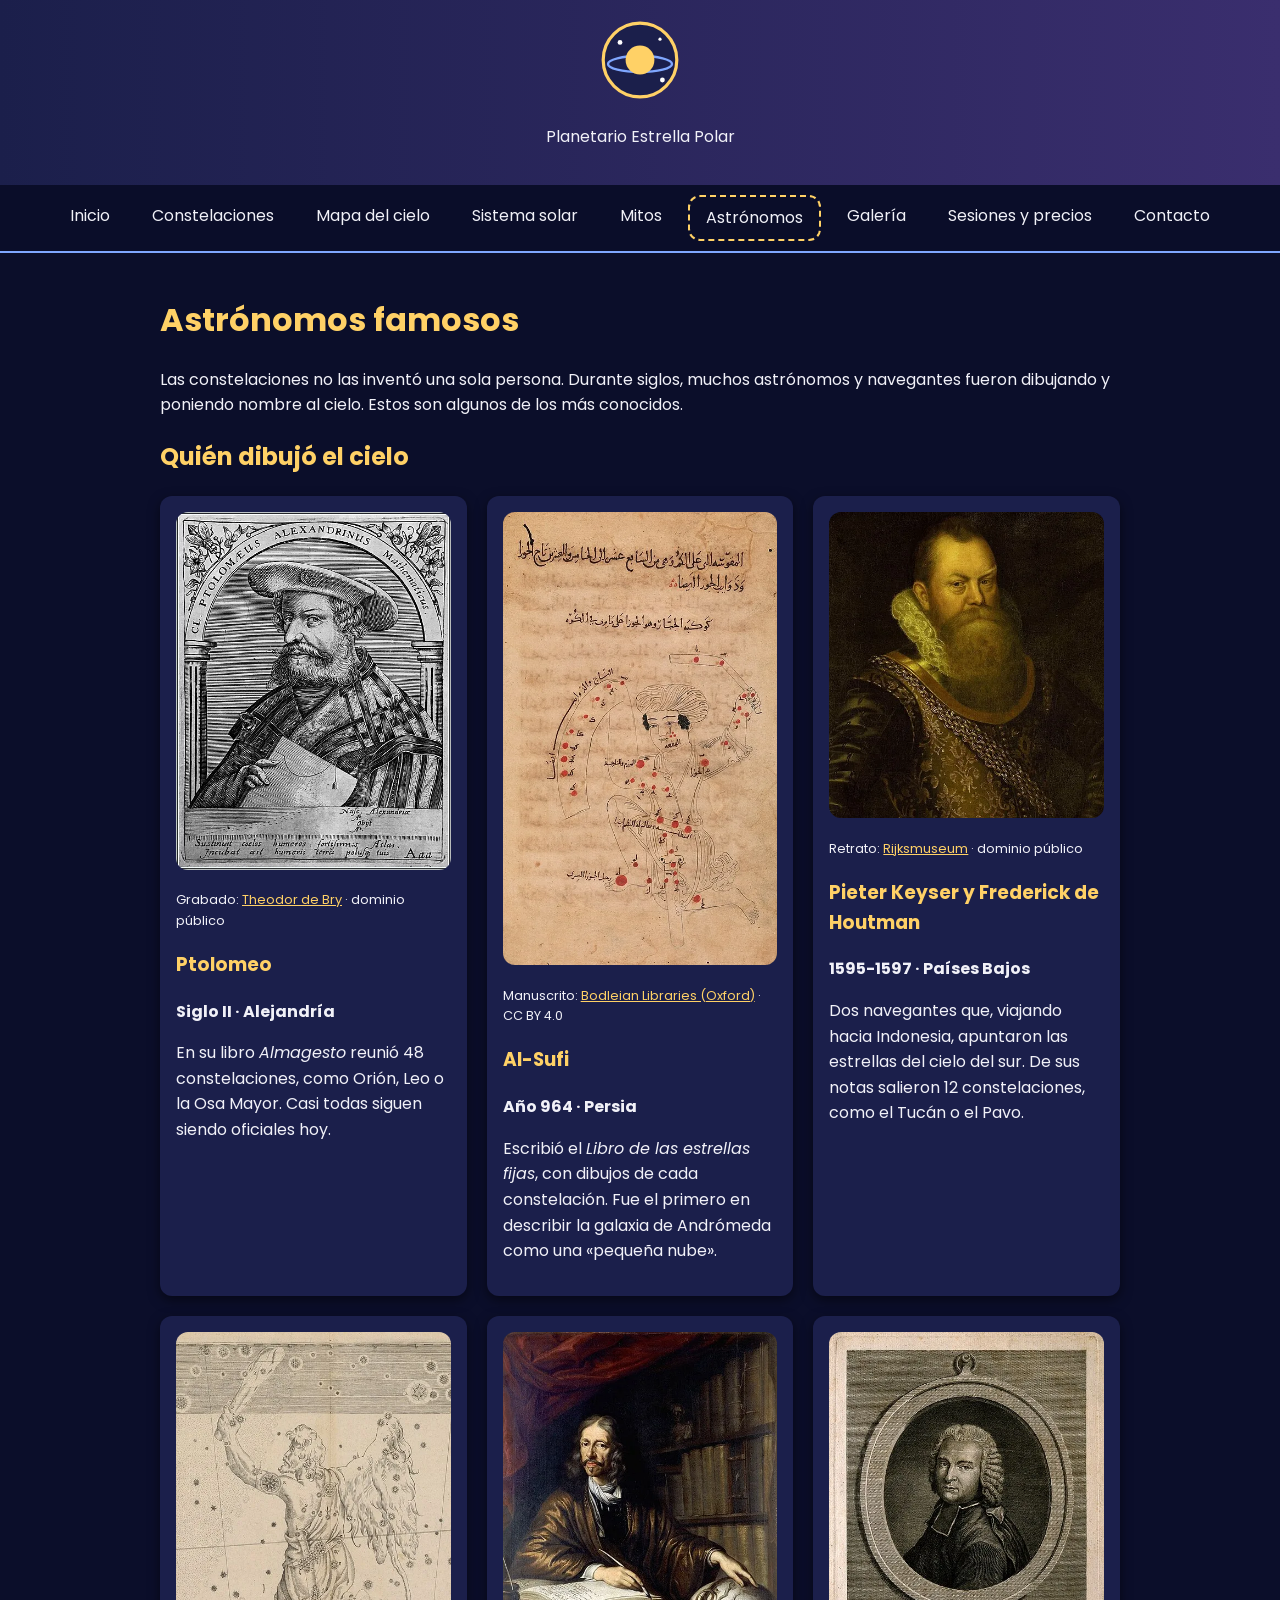
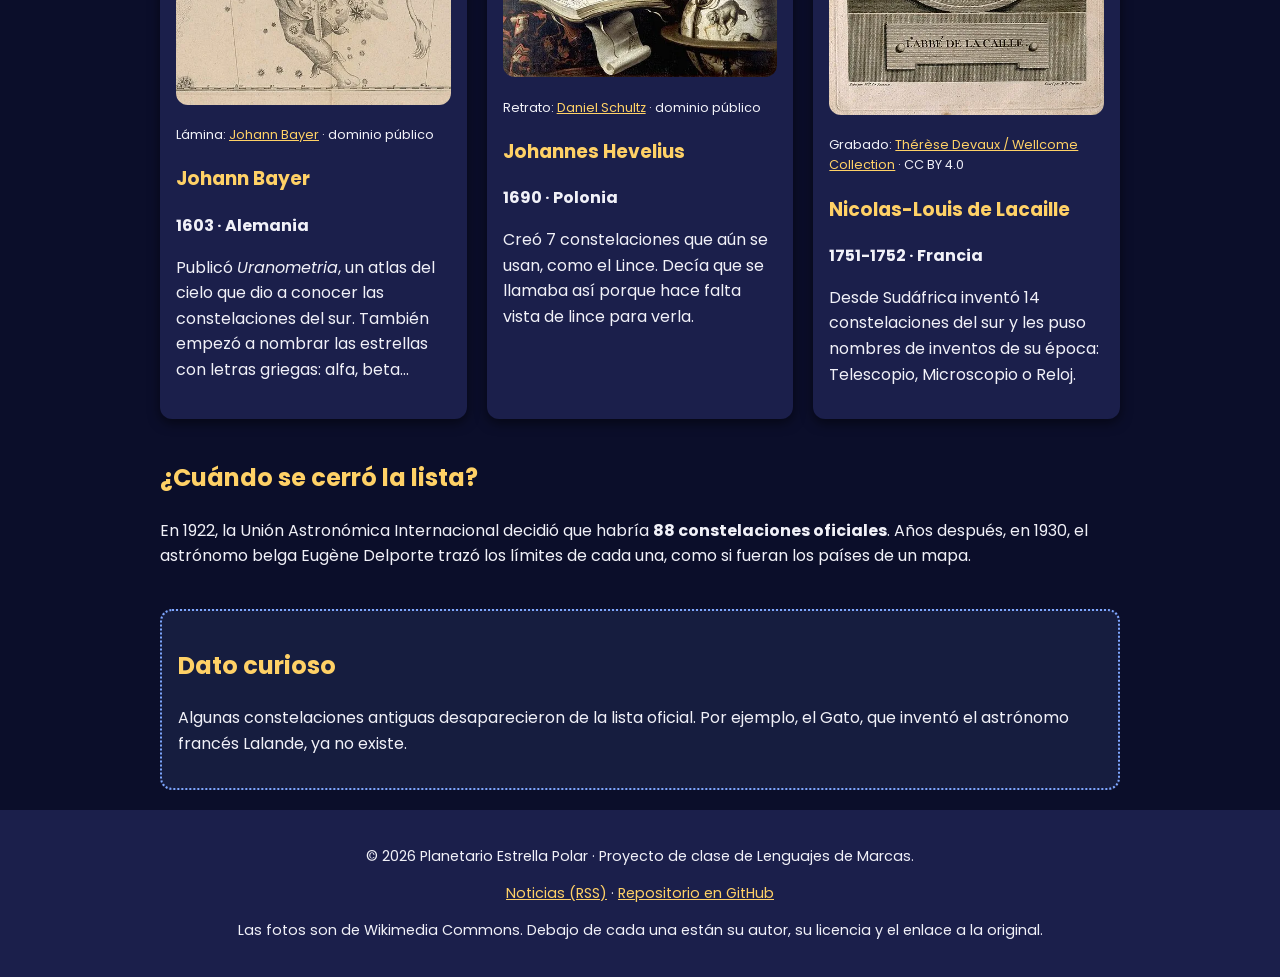
==== commit b4fdebb2: "Descargo las fotos y los vídeos para que se vean sin internet" ====
--- a/astronomos.html
+++ b/astronomos.html
@@ -39,42 +39,42 @@
       <h2>Quién dibujó el cielo</h2>
       <div class="tarjetas">
         <article class="tarjeta">
-          <img src="https://upload.wikimedia.org/wikipedia/commons/thumb/1/16/Ptolemy_16century.jpg/500px-Ptolemy_16century.jpg" alt="Grabado del siglo XVI que representa a Ptolomeo con un compás" width="500" height="651">
+          <img src="img/ptolomeo.webp" alt="Grabado del siglo XVI que representa a Ptolomeo con un compás" width="500" height="651">
           <p class="credito">Grabado: <a href="https://commons.wikimedia.org/wiki/File:Ptolemy_16century.jpg" target="_blank" rel="noopener">Theodor de Bry</a> · dominio público</p>
           <h3>Ptolomeo</h3>
           <p><strong>Siglo II · Alejandría</strong></p>
           <p>En su libro <em>Almagesto</em> reunió 48 constelaciones, como Orión, Leo o la Osa Mayor. Casi todas siguen siendo oficiales hoy.</p>
         </article>
         <article class="tarjeta">
-          <img src="https://upload.wikimedia.org/wikipedia/commons/thumb/0/04/Book_of_the_Fixed_Stars_Auv0333_Orion.jpg/500px-Book_of_the_Fixed_Stars_Auv0333_Orion.jpg" alt="Página del Libro de las estrellas fijas de al-Sufi con el dibujo de Orión" width="500" height="825">
+          <img src="img/al-sufi.webp" alt="Página del Libro de las estrellas fijas de al-Sufi con el dibujo de Orión" width="500" height="825">
           <p class="credito">Manuscrito: <a href="https://commons.wikimedia.org/wiki/File:Book_of_the_Fixed_Stars_Auv0333_Orion.jpg" target="_blank" rel="noopener">Bodleian Libraries (Oxford)</a> · CC BY 4.0</p>
           <h3>Al-Sufi</h3>
           <p><strong>Año 964 · Persia</strong></p>
           <p>Escribió el <em>Libro de las estrellas fijas</em>, con dibujos de cada constelación. Fue el primero en describir la galaxia de Andrómeda como una «pequeña nube».</p>
         </article>
         <article class="tarjeta">
-          <img src="https://upload.wikimedia.org/wikipedia/commons/thumb/1/11/Frederik_Houtman_SK-A-2727.jpg/500px-Frederik_Houtman_SK-A-2727.jpg" alt="Retrato pintado de Frederick de Houtman" width="500" height="557">
+          <img src="img/houtman.webp" alt="Retrato pintado de Frederick de Houtman" width="500" height="557">
           <p class="credito">Retrato: <a href="https://commons.wikimedia.org/wiki/File:Frederik_Houtman_SK-A-2727.jpg" target="_blank" rel="noopener">Rijksmuseum</a> · dominio público</p>
           <h3>Pieter Keyser y Frederick de Houtman</h3>
           <p><strong>1595-1597 · Países Bajos</strong></p>
           <p>Dos navegantes que, viajando hacia Indonesia, apuntaron las estrellas del cielo del sur. De sus notas salieron 12 constelaciones, como el Tucán o el Pavo.</p>
         </article>
         <article class="tarjeta">
-          <img src="https://upload.wikimedia.org/wikipedia/commons/thumb/4/49/Uranometria_orion.jpg/500px-Uranometria_orion.jpg" alt="Lámina de Orión del atlas Uranometria de Johann Bayer" width="500" height="679">
+          <img src="img/bayer.webp" alt="Lámina de Orión del atlas Uranometria de Johann Bayer" width="500" height="679">
           <p class="credito">Lámina: <a href="https://commons.wikimedia.org/wiki/File:Uranometria_orion.jpg" target="_blank" rel="noopener">Johann Bayer</a> · dominio público</p>
           <h3>Johann Bayer</h3>
           <p><strong>1603 · Alemania</strong></p>
           <p>Publicó <em>Uranometria</em>, un atlas del cielo que dio a conocer las constelaciones del sur. También empezó a nombrar las estrellas con letras griegas: alfa, beta…</p>
         </article>
         <article class="tarjeta">
-          <img src="https://upload.wikimedia.org/wikipedia/commons/thumb/c/c0/Daniel_Schultz_the_Younger_-_Johannes_Hevelius%2C_Astronomer_-_WGA21067.jpg/500px-Daniel_Schultz_the_Younger_-_Johannes_Hevelius%2C_Astronomer_-_WGA21067.jpg" alt="Retrato de Johannes Hevelius junto a un globo celeste" width="500" height="629">
+          <img src="img/hevelius.webp" alt="Retrato de Johannes Hevelius junto a un globo celeste" width="500" height="629">
           <p class="credito">Retrato: <a href="https://commons.wikimedia.org/wiki/File:Daniel_Schultz_the_Younger_-_Johannes_Hevelius%2C_Astronomer_-_WGA21067.jpg" target="_blank" rel="noopener">Daniel Schultz</a> · dominio público</p>
           <h3>Johannes Hevelius</h3>
           <p><strong>1690 · Polonia</strong></p>
           <p>Creó 7 constelaciones que aún se usan, como el Lince. Decía que se llamaba así porque hace falta vista de lince para verla.</p>
         </article>
         <article class="tarjeta">
-          <img src="https://upload.wikimedia.org/wikipedia/commons/thumb/c/c9/Nicolas_Louis_de_La_Caille._Line_engraving_by_Th%C3%A9r%C3%A8se_Devaux_Wellcome_V0003289.jpg/500px-Nicolas_Louis_de_La_Caille._Line_engraving_by_Th%C3%A9r%C3%A8se_Devaux_Wellcome_V0003289.jpg" alt="Retrato grabado de Nicolas-Louis de Lacaille" width="500" height="697">
+          <img src="img/lacaille.webp" alt="Retrato grabado de Nicolas-Louis de Lacaille" width="500" height="697">
           <p class="credito">Grabado: <a href="https://commons.wikimedia.org/wiki/File:Nicolas_Louis_de_La_Caille._Line_engraving_by_Th%C3%A9r%C3%A8se_Devaux_Wellcome_V0003289.jpg" target="_blank" rel="noopener">Thérèse Devaux / Wellcome Collection</a> · CC BY 4.0</p>
           <h3>Nicolas-Louis de Lacaille</h3>
           <p><strong>1751-1752 · Francia</strong></p>
--- a/css/estilos.css
+++ b/css/estilos.css
@@ -111,7 +111,7 @@
 
 /* portada */
 .cupula {
-  background-image: url("https://upload.wikimedia.org/wikipedia/commons/thumb/b/b9/Stars_Circle_over_the_Residencia_at_Cerro_Paranal.jpg/960px-Stars_Circle_over_the_Residencia_at_Cerro_Paranal.jpg");
+  background-image: url("../img/fondo-estrellas.webp");
   background-size: cover;
   padding: 80px 20px 40px;
   border-radius: 300px 300px 0 0;
